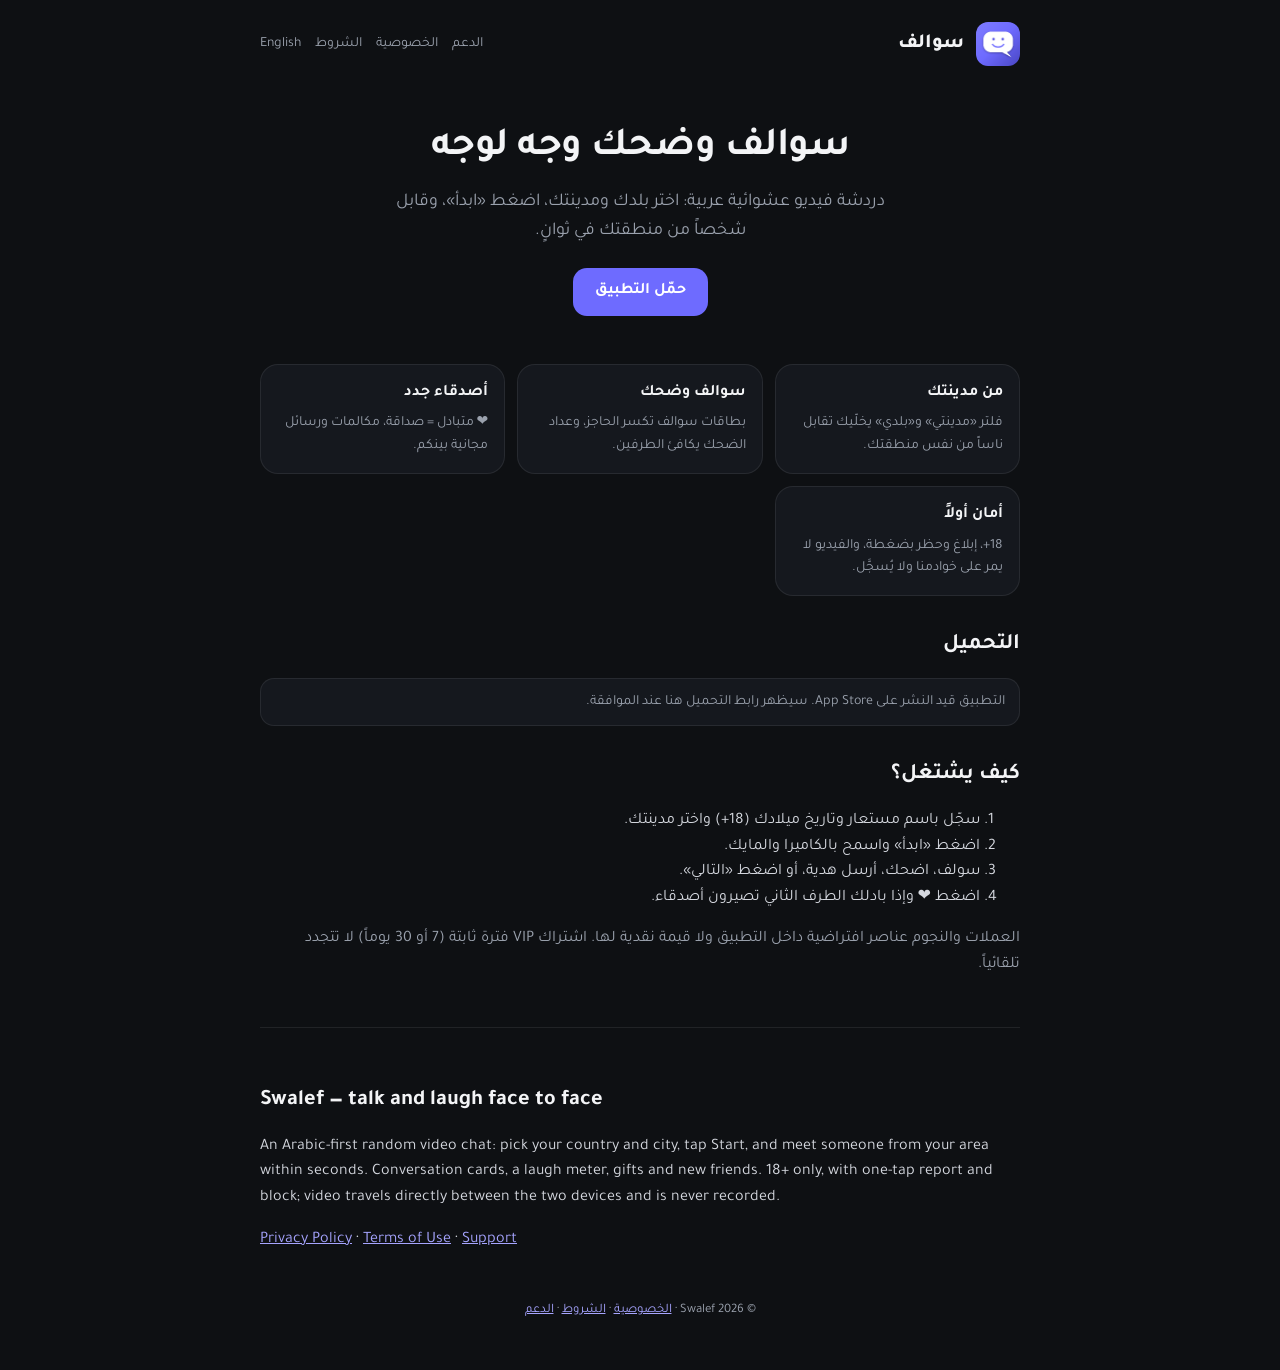
==== index.html @ d344c0a3 "Swalef public site: privacy, terms, support Co-Authored-By: Claude Fable 5.1 <noreply@anthropic.com>" ====
<!doctype html>
<html lang="ar" dir="rtl">
<head>
<meta charset="utf-8">
<meta name="viewport" content="width=device-width, initial-scale=1">
<title>سوالف — سوالف وضحك وجه لوجه</title>
<meta name="description" content="سوالف: دردشة فيديو عشوائية عربية. اختر مدينتك واضغط ابدأ وقابل ناساً من منطقتك وجهاً لوجه.">
<link rel="icon" href="icon.png">
<link rel="preconnect" href="https://fonts.googleapis.com">
<link href="https://fonts.googleapis.com/css2?family=Tajawal:wght@400;500;700;800&display=swap" rel="stylesheet">
<link rel="stylesheet" href="style.css">
</head>
<body>
<div class="wrap">
<header class="top">
  <img src="icon.png" alt=""><span class="brand">سوالف</span>
  <nav><a href="support.html">الدعم</a><a href="privacy.html">الخصوصية</a><a href="terms.html">الشروط</a><a href="#en">English</a></nav>
</header>

<section class="hero">
  <h1>سوالف وضحك وجه لوجه</h1>
  <p>دردشة فيديو عشوائية عربية: اختر بلدك ومدينتك، اضغط «ابدأ»، وقابل شخصاً من منطقتك في ثوانٍ.</p>
  <a class="btn" href="#store">حمّل التطبيق</a>
</section>

<div class="grid">
  <div class="card"><h3>من مدينتك</h3><p>فلتر «مدينتي» و«بلدي» يخلّيك تقابل ناساً من نفس منطقتك.</p></div>
  <div class="card"><h3>سوالف وضحك</h3><p>بطاقات سوالف تكسر الحاجز، وعداد الضحك يكافئ الطرفين.</p></div>
  <div class="card"><h3>أصدقاء جدد</h3><p>❤ متبادل = صداقة، مكالمات ورسائل مجانية بينكم.</p></div>
  <div class="card"><h3>أمان أولاً</h3><p>18+، إبلاغ وحظر بضغطة، والفيديو لا يمر على خوادمنا ولا يُسجَّل.</p></div>
</div>

<h2 id="store">التحميل</h2>
<p class="note">التطبيق قيد النشر على App Store. سيظهر رابط التحميل هنا عند الموافقة.</p>

<h2>كيف يشتغل؟</h2>
<ol>
  <li>سجّل باسم مستعار وتاريخ ميلادك (18+) واختر مدينتك.</li>
  <li>اضغط «ابدأ» واسمح بالكاميرا والمايك.</li>
  <li>سولف، اضحك، أرسل هدية، أو اضغط «التالي».</li>
  <li>اضغط ❤ وإذا بادلك الطرف الثاني تصيرون أصدقاء.</li>
</ol>
<p class="muted">العملات والنجوم عناصر افتراضية داخل التطبيق ولا قيمة نقدية لها. اشتراك VIP فترة ثابتة (7 أو 30 يوماً) لا تتجدد تلقائياً.</p>

<section class="lang" id="en" dir="ltr" lang="en">
  <h2>Swalef — talk and laugh face to face</h2>
  <p>An Arabic-first random video chat: pick your country and city, tap Start, and meet someone from your area within seconds. Conversation cards, a laugh meter, gifts and new friends. 18+ only, with one-tap report and block; video travels directly between the two devices and is never recorded.</p>
  <p><a href="privacy.html#en">Privacy Policy</a> · <a href="terms.html#en">Terms of Use</a> · <a href="support.html#en">Support</a></p>
</section>

<footer>© 2026 Swalef · <a href="privacy.html">الخصوصية</a> · <a href="terms.html">الشروط</a> · <a href="support.html">الدعم</a></footer>
</div>
</body>
</html>
---- style.css ----
/* سوالف public site: the same calm palette as the app. */
:root { --bg: #0e1013; --card: #15181e; --line: rgba(255,255,255,.08); --text: #f3f4f6; --muted: #9aa1ad; --accent: #6e6bff; --accent-text: #a6a4ff; --gold: #e8c46a; }
* { box-sizing: border-box; }
html, body { margin: 0; background: var(--bg); color: var(--text); font-family: 'Tajawal', system-ui, -apple-system, 'Segoe UI', Roboto, sans-serif; line-height: 1.6; }
body { padding: 0 16px 48px; }
a { color: var(--accent-text); }
.wrap { max-width: 760px; margin: 0 auto; }
header.top { display: flex; align-items: center; gap: 12px; padding: 22px 0 10px; }
header.top img { width: 44px; height: 44px; border-radius: 12px; }
header.top .brand { font-weight: 800; font-size: 20px; }
header.top nav { margin-inline-start: auto; display: flex; gap: 14px; font-size: 14px; }
header.top nav a { color: var(--muted); text-decoration: none; }
.hero { text-align: center; padding: 40px 0 24px; }
.hero h1 { font-size: 40px; margin: 0 0 8px; letter-spacing: -.5px; }
.hero p { color: var(--muted); font-size: 18px; margin: 0 auto 22px; max-width: 520px; }
.btn { display: inline-flex; align-items: center; gap: 8px; min-height: 48px; padding: 0 22px; border-radius: 14px; background: var(--accent); color: #fff; font-weight: 700; text-decoration: none; }
.btn.ghost { background: var(--card); border: 1px solid var(--line); color: var(--text); }
.grid { display: grid; grid-template-columns: repeat(auto-fit, minmax(200px, 1fr)); gap: 12px; margin: 24px 0; }
.card { background: var(--card); border: 1px solid var(--line); border-radius: 18px; padding: 16px; }
.card h3 { margin: 0 0 6px; font-size: 16px; }
.card p { margin: 0; color: var(--muted); font-size: 14px; }
h2 { font-size: 22px; margin: 32px 0 10px; }
h3 { font-size: 17px; margin: 22px 0 6px; }
p, li { color: #d5d8df; }
.muted { color: var(--muted); }
.lang { margin-top: 48px; padding-top: 24px; border-top: 1px solid var(--line); }
footer { margin-top: 48px; color: var(--muted); font-size: 13px; text-align: center; }
.note { background: var(--card); border: 1px solid var(--line); border-radius: 14px; padding: 12px 14px; font-size: 14px; color: var(--muted); }
.shots { display: flex; gap: 12px; overflow-x: auto; padding: 8px 0 16px; }
.shots img { height: 420px; border-radius: 22px; border: 1px solid var(--line); flex: none; }
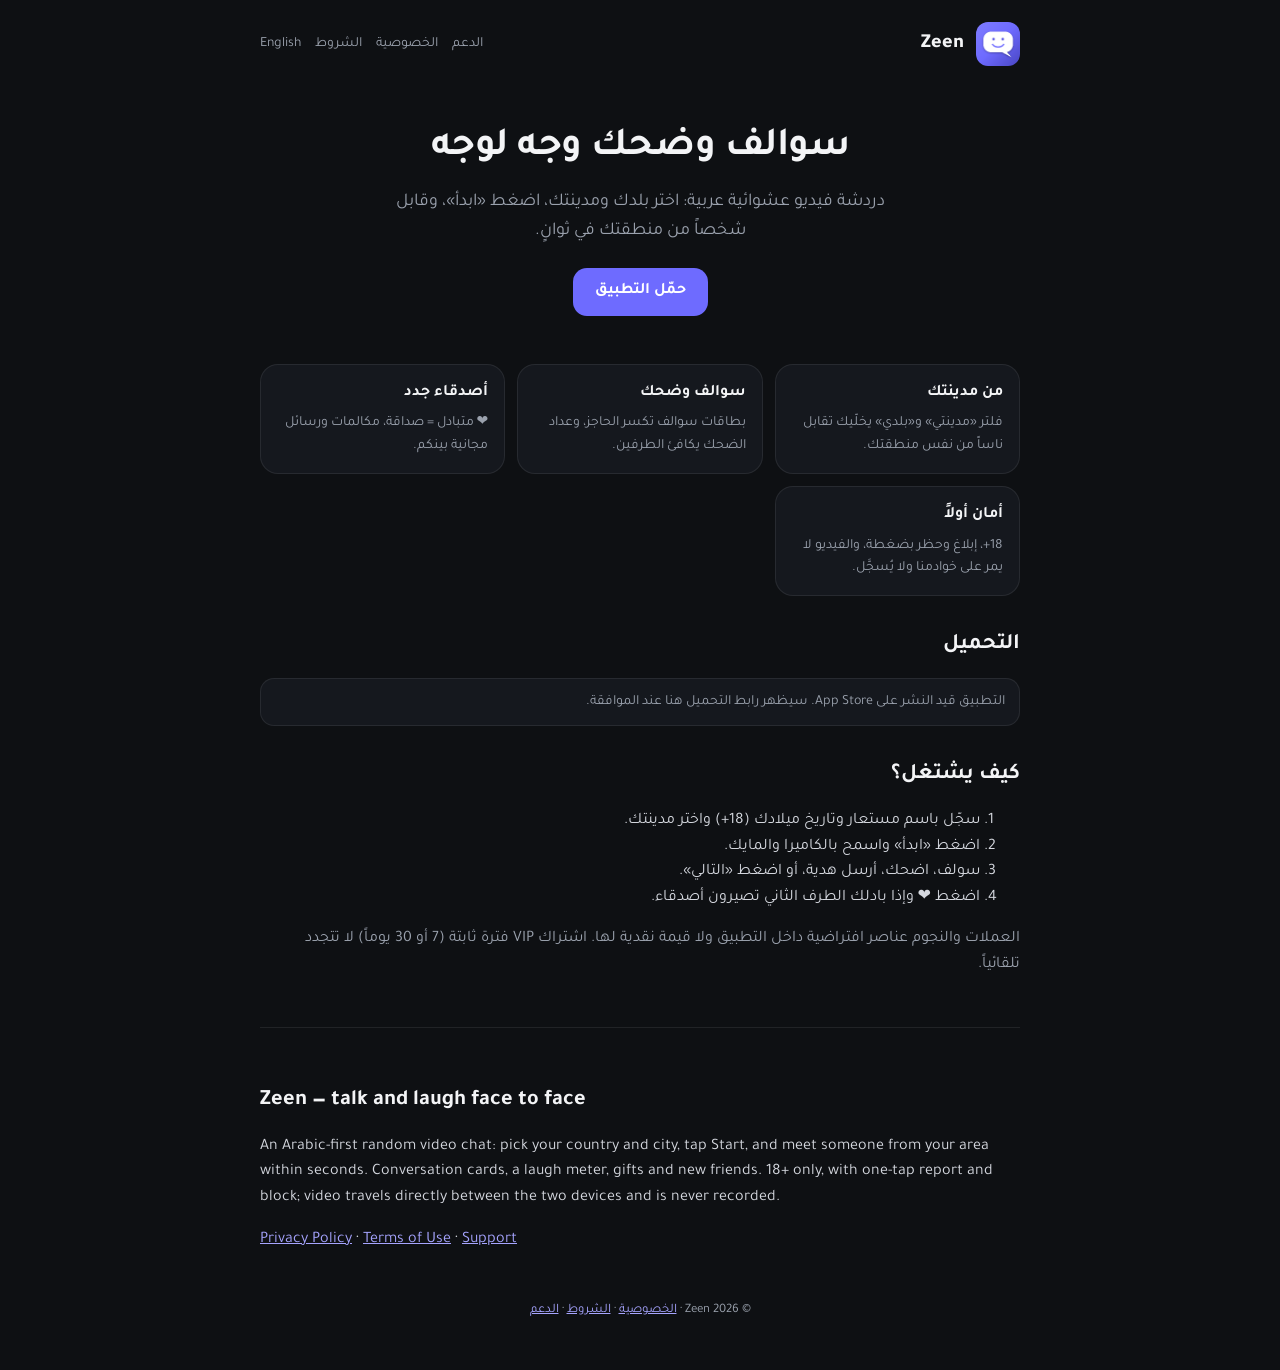
==== commit 33f216d7: "Rebrand to Zeen Co-Authored-By: Claude Fable 5.1 <noreply@anthropic.com>" ====
--- a/index.html
+++ b/index.html
@@ -3,8 +3,8 @@
 <head>
 <meta charset="utf-8">
 <meta name="viewport" content="width=device-width, initial-scale=1">
-<title>سوالف — سوالف وضحك وجه لوجه</title>
-<meta name="description" content="سوالف: دردشة فيديو عشوائية عربية. اختر مدينتك واضغط ابدأ وقابل ناساً من منطقتك وجهاً لوجه.">
+<title>Zeen — سوالف وضحك وجه لوجه</title>
+<meta name="description" content="Zeen: دردشة فيديو عشوائية عربية. اختر مدينتك واضغط ابدأ وقابل ناساً من منطقتك وجهاً لوجه.">
 <link rel="icon" href="icon.png">
 <link rel="preconnect" href="https://fonts.googleapis.com">
 <link href="https://fonts.googleapis.com/css2?family=Tajawal:wght@400;500;700;800&display=swap" rel="stylesheet">
@@ -13,7 +13,7 @@
 <body>
 <div class="wrap">
 <header class="top">
-  <img src="icon.png" alt=""><span class="brand">سوالف</span>
+  <img src="icon.png" alt=""><span class="brand">Zeen</span>
   <nav><a href="support.html">الدعم</a><a href="privacy.html">الخصوصية</a><a href="terms.html">الشروط</a><a href="#en">English</a></nav>
 </header>
 
@@ -43,12 +43,12 @@
 <p class="muted">العملات والنجوم عناصر افتراضية داخل التطبيق ولا قيمة نقدية لها. اشتراك VIP فترة ثابتة (7 أو 30 يوماً) لا تتجدد تلقائياً.</p>
 
 <section class="lang" id="en" dir="ltr" lang="en">
-  <h2>Swalef — talk and laugh face to face</h2>
+  <h2>Zeen — talk and laugh face to face</h2>
   <p>An Arabic-first random video chat: pick your country and city, tap Start, and meet someone from your area within seconds. Conversation cards, a laugh meter, gifts and new friends. 18+ only, with one-tap report and block; video travels directly between the two devices and is never recorded.</p>
   <p><a href="privacy.html#en">Privacy Policy</a> · <a href="terms.html#en">Terms of Use</a> · <a href="support.html#en">Support</a></p>
 </section>
 
-<footer>© 2026 Swalef · <a href="privacy.html">الخصوصية</a> · <a href="terms.html">الشروط</a> · <a href="support.html">الدعم</a></footer>
+<footer>© 2026 Zeen · <a href="privacy.html">الخصوصية</a> · <a href="terms.html">الشروط</a> · <a href="support.html">الدعم</a></footer>
 </div>
 </body>
 </html>
